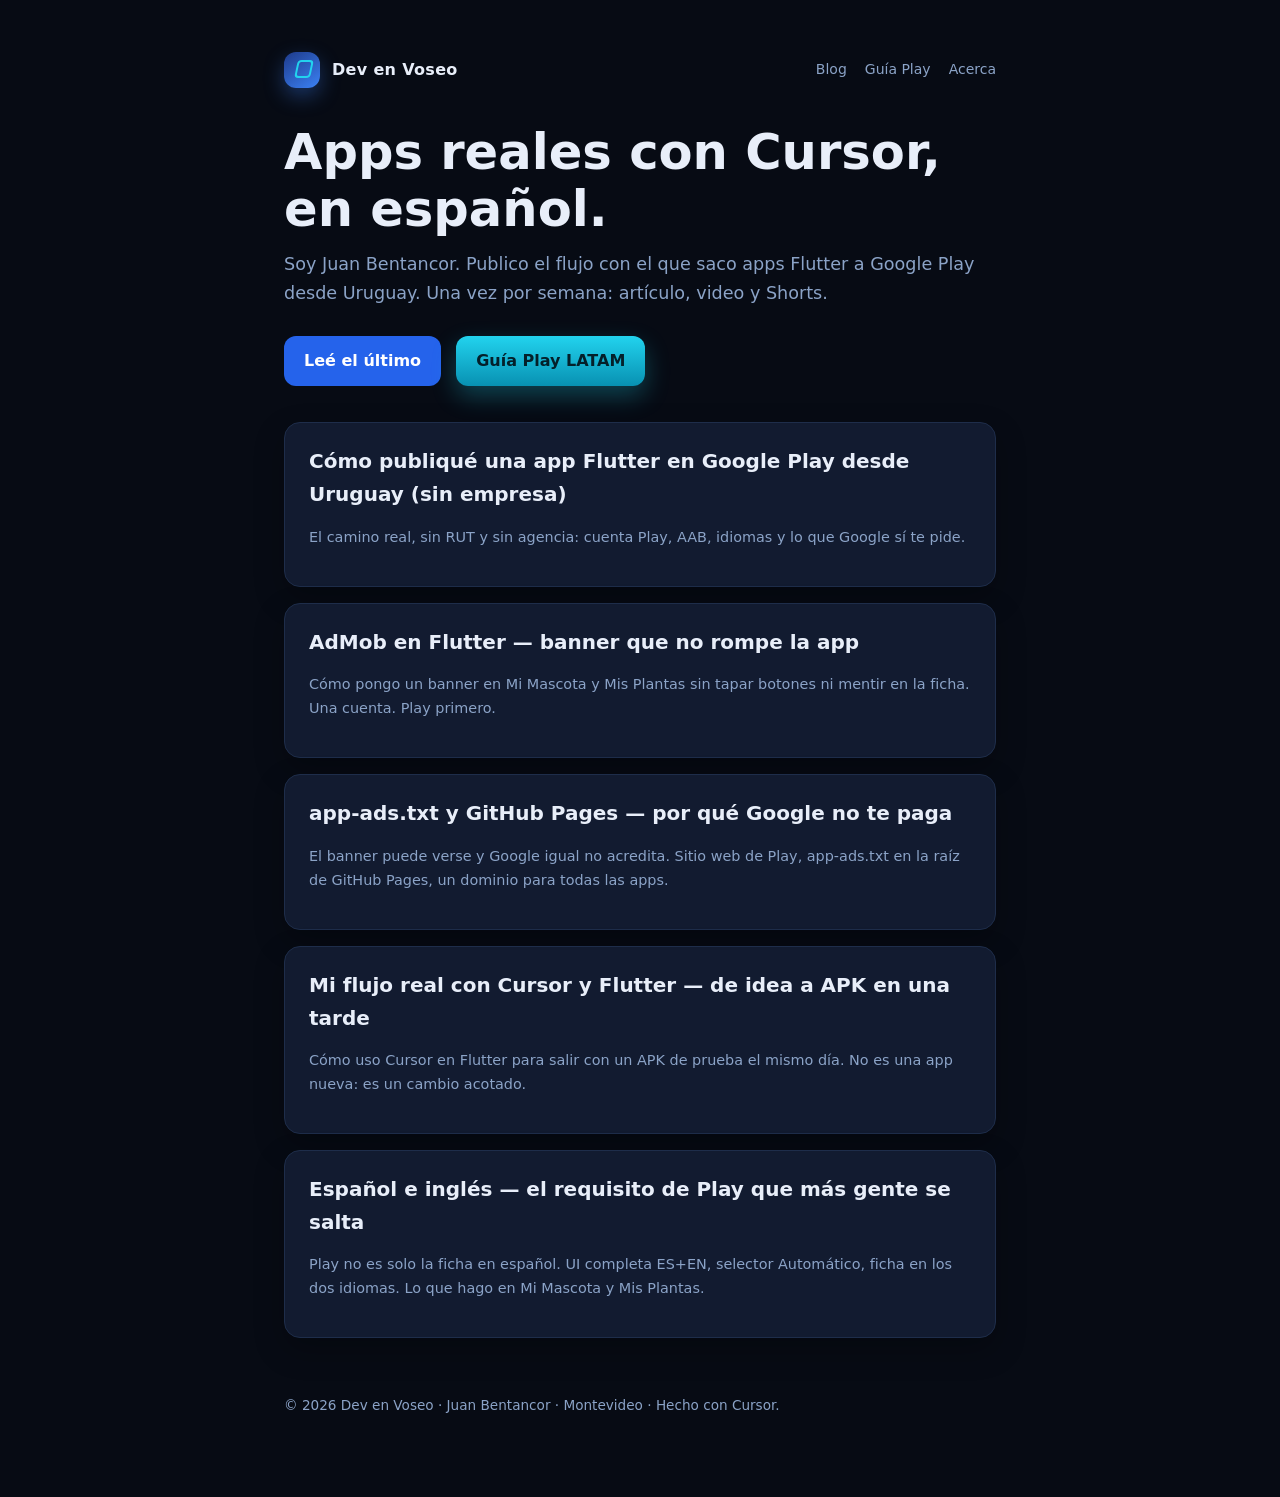
==== dev-en-voseo/index.html @ 94c59810 "Publicar blog Dev en Voseo (semanas 1-5) en GitHub Pages. Co-authored-by: Cursor <cursoragent@cursor" ====
<!DOCTYPE html>
<html lang="es">
<head>
<meta charset="utf-8">
<meta name="viewport" content="width=device-width, initial-scale=1">
<title>Blog · Dev en Voseo</title>
<meta name="description" content="Tutoriales Flutter y Cursor en español rioplatense.">
<link rel="stylesheet" href="./estilos.css">
</head>
<body>
<div class="wrap">
<header class="site">
  <a class="brand" href="./"><span class="logo"></span>Dev en Voseo</a>
  <nav>
    <a href="./">Blog</a>
    <a href="./guia.html">Guía Play</a>
    <a href="./acerca.html">Acerca</a>
  </nav>
</header>

<section class="hero">
  <h1>Apps reales con Cursor, en español.</h1>
  <p>Soy Juan Bentancor. Publico el flujo con el que saco apps Flutter a Google Play desde Uruguay. Una vez por semana: artículo, video y Shorts.</p>
  <a class="btn" href="./publicar-app-flutter-google-play-uruguay.html">Leé el último</a>
  <a class="btn btn-cta" href="./guia.html" style="margin-left:10px">Guía Play LATAM</a>
</section>
<div class="grid"><article class="card"><h2><a href="./publicar-app-flutter-google-play-uruguay.html">Cómo publiqué una app Flutter en Google Play desde Uruguay (sin empresa)</a></h2><p class="muted">El camino real, sin RUT y sin agencia: cuenta Play, AAB, idiomas y lo que Google sí te pide.</p></article><article class="card"><h2><a href="./admob-flutter-banner-discreto.html">AdMob en Flutter — banner que no rompe la app</a></h2><p class="muted">Cómo pongo un banner en Mi Mascota y Mis Plantas sin tapar botones ni mentir en la ficha. Una cuenta. Play primero.</p></article><article class="card"><h2><a href="./app-ads-txt-github-pages.html">app-ads.txt y GitHub Pages — por qué Google no te paga</a></h2><p class="muted">El banner puede verse y Google igual no acredita. Sitio web de Play, app-ads.txt en la raíz de GitHub Pages, un dominio para todas las apps.</p></article><article class="card"><h2><a href="./cursor-flutter-flujo-diario.html">Mi flujo real con Cursor y Flutter — de idea a APK en una tarde</a></h2><p class="muted">Cómo uso Cursor en Flutter para salir con un APK de prueba el mismo día. No es una app nueva: es un cambio acotado.</p></article><article class="card"><h2><a href="./i18n-espanol-ingles-google-play.html">Español e inglés — el requisito de Play que más gente se salta</a></h2><p class="muted">Play no es solo la ficha en español. UI completa ES+EN, selector Automático, ficha en los dos idiomas. Lo que hago en Mi Mascota y Mis Plantas.</p></article></div>

<footer>© 2026 Dev en Voseo · Juan Bentancor · Montevideo · Hecho con Cursor.</footer>
</div>
</body>
</html>
---- dev-en-voseo/estilos.css ----
:root {
  --bg: #070b14;
  --bg2: #10182a;
  --card: #121b30;
  --azul: #3b82f6;
  --cta: #22d3ee;
  --cta-hot: #06b6d4;
  --txt: #e8eef9;
  --muted: #8ba3c7;
}
* { box-sizing: border-box; }
html, body { margin: 0; background: var(--bg); color: var(--txt); font-family: "Segoe UI", system-ui, sans-serif; line-height: 1.65; }
a { color: var(--cta); text-decoration: none; }
a:hover { text-decoration: underline; }
.wrap { max-width: 760px; margin: 0 auto; padding: 32px 24px 80px; }
header.site { display: flex; justify-content: space-between; align-items: center; padding: 20px 0 36px; }
.brand { display: flex; gap: 12px; align-items: center; color: var(--txt); font-weight: 700; letter-spacing: .02em; }
.logo { width: 36px; height: 36px; border-radius: 12px; background: linear-gradient(145deg,#1e3a8a,#3b82f6); box-shadow: 0 8px 20px rgba(59,130,246,.35); position: relative; }
.logo:after { content: ""; position: absolute; inset: 8px 8px 10px 12px; border: 2px solid #22d3ee; border-radius: 4px; transform: skewX(-12deg); }
nav { display: flex; gap: 18px; font-size: 14px; color: var(--muted); }
nav a { color: var(--muted); }
.hero h1 { font-size: clamp(2rem, 5vw, 3.1rem); line-height: 1.15; margin: 0 0 12px; }
.hero p { color: var(--muted); font-size: 1.1rem; margin: 0 0 28px; }
.btn { display: inline-block; background: #2563eb; color: white !important; padding: 12px 20px; border-radius: 12px; font-weight: 600; text-decoration: none !important; }
.btn-cta { background: linear-gradient(180deg, #22d3ee, #0891b2); color: #04202a !important; box-shadow: 0 10px 24px rgba(34,211,238,.28); }
.grid { display: grid; gap: 16px; margin-top: 36px; }
article.card, .card { background: var(--card); border: 1px solid #1e2d4a; border-radius: 16px; padding: 22px 24px; box-shadow: 0 12px 30px rgba(0,0,0,.25); }
.card h2 { margin: 0 0 8px; font-size: 1.25rem; }
.card h2 a { color: var(--txt); }
.muted { color: var(--muted); font-size: .9rem; }
.post h1 { font-size: 2.1rem; line-height: 1.2; }
.post h2 { margin-top: 2rem; }
.post ul, .post ol { padding-left: 1.2rem; }
.post code { background: #0b1220; padding: 1px 6px; border-radius: 4px; }
.post pre { background: #0b1220; padding: 16px; border-radius: 12px; overflow: auto; }
.cta-box { margin-top: 40px; padding: 24px; border-radius: 16px; background: linear-gradient(160deg,#10203d,#0c2740); border: 1px solid #164e63; }
footer { margin-top: 56px; color: var(--muted); font-size: .85rem; }
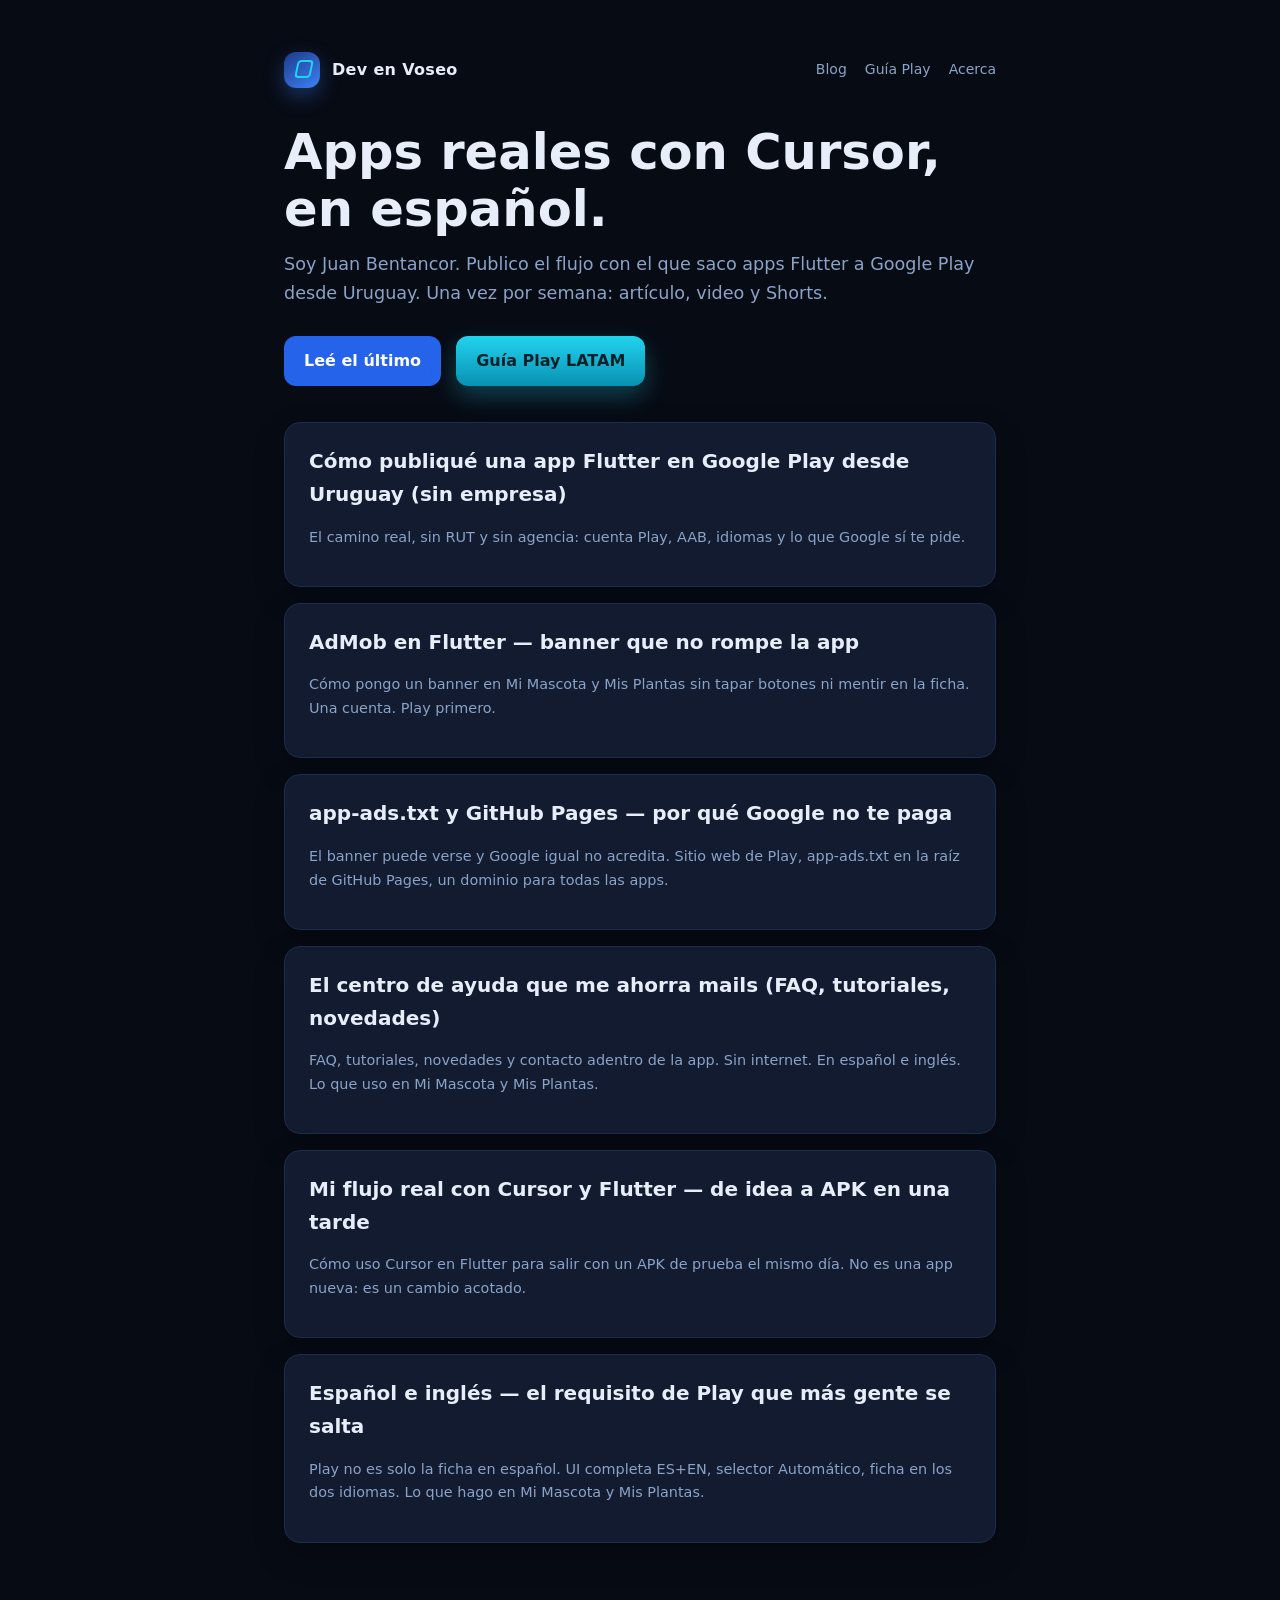
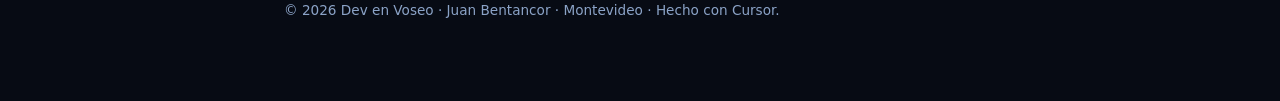
==== commit 7616d1ca: "Sumar artículo semana 6 (centro de ayuda) al blog Dev en Voseo. Co-authored-by: Cursor <cursoragent@" ====
--- a/dev-en-voseo/index.html
+++ b/dev-en-voseo/index.html
@@ -24,7 +24,7 @@
   <a class="btn" href="./publicar-app-flutter-google-play-uruguay.html">Leé el último</a>
   <a class="btn btn-cta" href="./guia.html" style="margin-left:10px">Guía Play LATAM</a>
 </section>
-<div class="grid"><article class="card"><h2><a href="./publicar-app-flutter-google-play-uruguay.html">Cómo publiqué una app Flutter en Google Play desde Uruguay (sin empresa)</a></h2><p class="muted">El camino real, sin RUT y sin agencia: cuenta Play, AAB, idiomas y lo que Google sí te pide.</p></article><article class="card"><h2><a href="./admob-flutter-banner-discreto.html">AdMob en Flutter — banner que no rompe la app</a></h2><p class="muted">Cómo pongo un banner en Mi Mascota y Mis Plantas sin tapar botones ni mentir en la ficha. Una cuenta. Play primero.</p></article><article class="card"><h2><a href="./app-ads-txt-github-pages.html">app-ads.txt y GitHub Pages — por qué Google no te paga</a></h2><p class="muted">El banner puede verse y Google igual no acredita. Sitio web de Play, app-ads.txt en la raíz de GitHub Pages, un dominio para todas las apps.</p></article><article class="card"><h2><a href="./cursor-flutter-flujo-diario.html">Mi flujo real con Cursor y Flutter — de idea a APK en una tarde</a></h2><p class="muted">Cómo uso Cursor en Flutter para salir con un APK de prueba el mismo día. No es una app nueva: es un cambio acotado.</p></article><article class="card"><h2><a href="./i18n-espanol-ingles-google-play.html">Español e inglés — el requisito de Play que más gente se salta</a></h2><p class="muted">Play no es solo la ficha en español. UI completa ES+EN, selector Automático, ficha en los dos idiomas. Lo que hago en Mi Mascota y Mis Plantas.</p></article></div>
+<div class="grid"><article class="card"><h2><a href="./publicar-app-flutter-google-play-uruguay.html">Cómo publiqué una app Flutter en Google Play desde Uruguay (sin empresa)</a></h2><p class="muted">El camino real, sin RUT y sin agencia: cuenta Play, AAB, idiomas y lo que Google sí te pide.</p></article><article class="card"><h2><a href="./admob-flutter-banner-discreto.html">AdMob en Flutter — banner que no rompe la app</a></h2><p class="muted">Cómo pongo un banner en Mi Mascota y Mis Plantas sin tapar botones ni mentir en la ficha. Una cuenta. Play primero.</p></article><article class="card"><h2><a href="./app-ads-txt-github-pages.html">app-ads.txt y GitHub Pages — por qué Google no te paga</a></h2><p class="muted">El banner puede verse y Google igual no acredita. Sitio web de Play, app-ads.txt en la raíz de GitHub Pages, un dominio para todas las apps.</p></article><article class="card"><h2><a href="./centro-ayuda-apps-flutter.html">El centro de ayuda que me ahorra mails (FAQ, tutoriales, novedades)</a></h2><p class="muted">FAQ, tutoriales, novedades y contacto adentro de la app. Sin internet. En español e inglés. Lo que uso en Mi Mascota y Mis Plantas.</p></article><article class="card"><h2><a href="./cursor-flutter-flujo-diario.html">Mi flujo real con Cursor y Flutter — de idea a APK en una tarde</a></h2><p class="muted">Cómo uso Cursor en Flutter para salir con un APK de prueba el mismo día. No es una app nueva: es un cambio acotado.</p></article><article class="card"><h2><a href="./i18n-espanol-ingles-google-play.html">Español e inglés — el requisito de Play que más gente se salta</a></h2><p class="muted">Play no es solo la ficha en español. UI completa ES+EN, selector Automático, ficha en los dos idiomas. Lo que hago en Mi Mascota y Mis Plantas.</p></article></div>
 
 <footer>© 2026 Dev en Voseo · Juan Bentancor · Montevideo · Hecho con Cursor.</footer>
 </div>
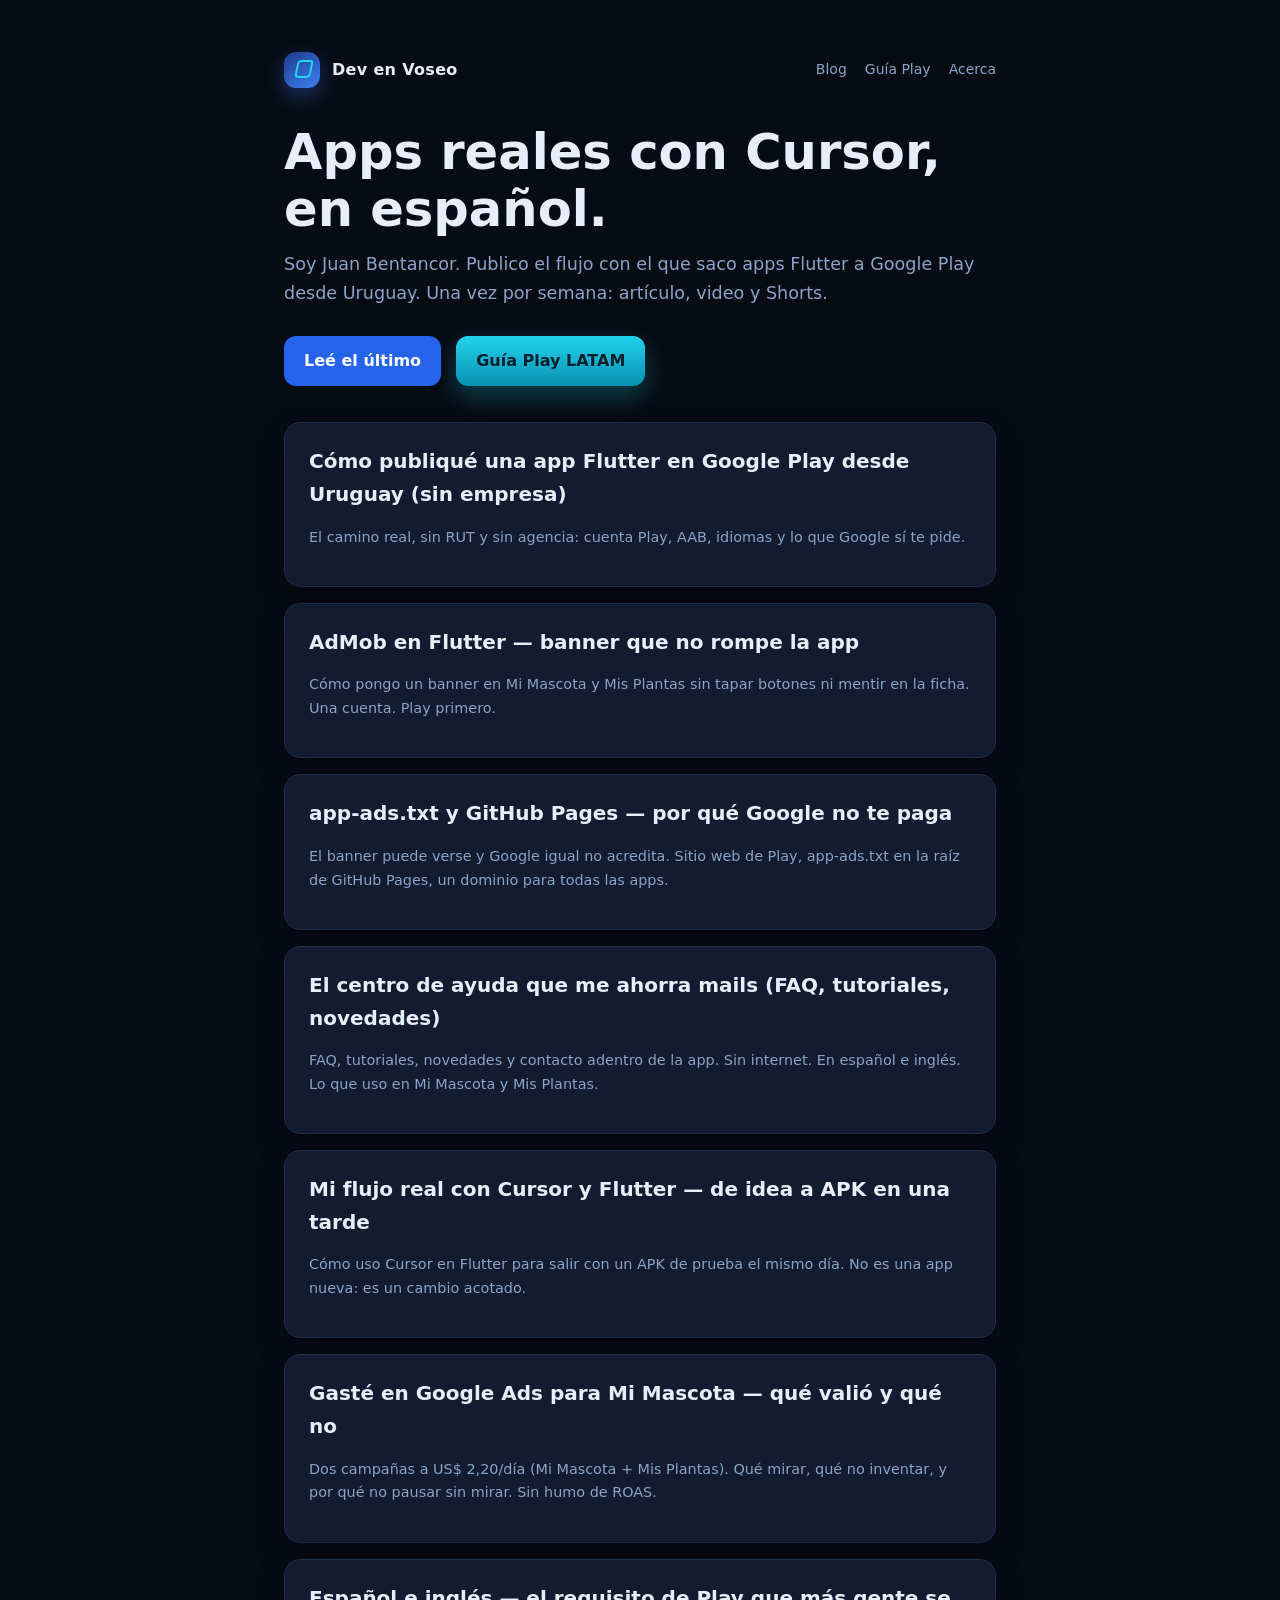
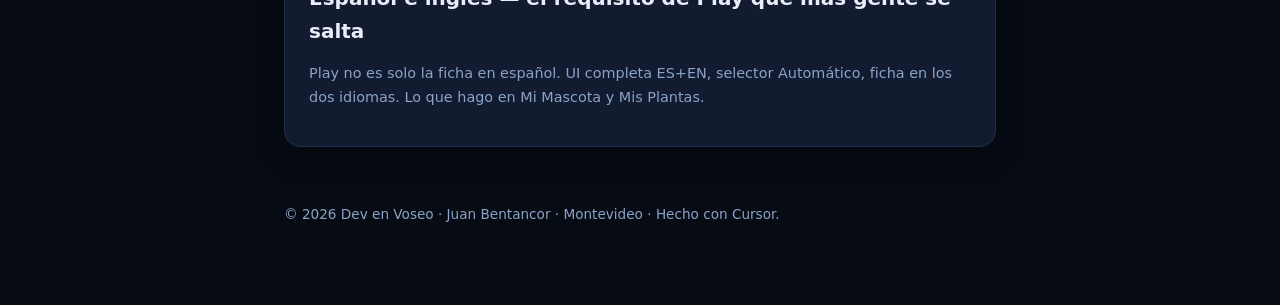
==== commit 8a87f086: "Dev en Voseo: articulo semana 7 Google Ads Mi Mascota" ====
--- a/dev-en-voseo/index.html
+++ b/dev-en-voseo/index.html
@@ -24,7 +24,7 @@
   <a class="btn" href="./publicar-app-flutter-google-play-uruguay.html">Leé el último</a>
   <a class="btn btn-cta" href="./guia.html" style="margin-left:10px">Guía Play LATAM</a>
 </section>
-<div class="grid"><article class="card"><h2><a href="./publicar-app-flutter-google-play-uruguay.html">Cómo publiqué una app Flutter en Google Play desde Uruguay (sin empresa)</a></h2><p class="muted">El camino real, sin RUT y sin agencia: cuenta Play, AAB, idiomas y lo que Google sí te pide.</p></article><article class="card"><h2><a href="./admob-flutter-banner-discreto.html">AdMob en Flutter — banner que no rompe la app</a></h2><p class="muted">Cómo pongo un banner en Mi Mascota y Mis Plantas sin tapar botones ni mentir en la ficha. Una cuenta. Play primero.</p></article><article class="card"><h2><a href="./app-ads-txt-github-pages.html">app-ads.txt y GitHub Pages — por qué Google no te paga</a></h2><p class="muted">El banner puede verse y Google igual no acredita. Sitio web de Play, app-ads.txt en la raíz de GitHub Pages, un dominio para todas las apps.</p></article><article class="card"><h2><a href="./centro-ayuda-apps-flutter.html">El centro de ayuda que me ahorra mails (FAQ, tutoriales, novedades)</a></h2><p class="muted">FAQ, tutoriales, novedades y contacto adentro de la app. Sin internet. En español e inglés. Lo que uso en Mi Mascota y Mis Plantas.</p></article><article class="card"><h2><a href="./cursor-flutter-flujo-diario.html">Mi flujo real con Cursor y Flutter — de idea a APK en una tarde</a></h2><p class="muted">Cómo uso Cursor en Flutter para salir con un APK de prueba el mismo día. No es una app nueva: es un cambio acotado.</p></article><article class="card"><h2><a href="./i18n-espanol-ingles-google-play.html">Español e inglés — el requisito de Play que más gente se salta</a></h2><p class="muted">Play no es solo la ficha en español. UI completa ES+EN, selector Automático, ficha en los dos idiomas. Lo que hago en Mi Mascota y Mis Plantas.</p></article></div>
+<div class="grid"><article class="card"><h2><a href="./publicar-app-flutter-google-play-uruguay.html">Cómo publiqué una app Flutter en Google Play desde Uruguay (sin empresa)</a></h2><p class="muted">El camino real, sin RUT y sin agencia: cuenta Play, AAB, idiomas y lo que Google sí te pide.</p></article><article class="card"><h2><a href="./admob-flutter-banner-discreto.html">AdMob en Flutter — banner que no rompe la app</a></h2><p class="muted">Cómo pongo un banner en Mi Mascota y Mis Plantas sin tapar botones ni mentir en la ficha. Una cuenta. Play primero.</p></article><article class="card"><h2><a href="./app-ads-txt-github-pages.html">app-ads.txt y GitHub Pages — por qué Google no te paga</a></h2><p class="muted">El banner puede verse y Google igual no acredita. Sitio web de Play, app-ads.txt en la raíz de GitHub Pages, un dominio para todas las apps.</p></article><article class="card"><h2><a href="./centro-ayuda-apps-flutter.html">El centro de ayuda que me ahorra mails (FAQ, tutoriales, novedades)</a></h2><p class="muted">FAQ, tutoriales, novedades y contacto adentro de la app. Sin internet. En español e inglés. Lo que uso en Mi Mascota y Mis Plantas.</p></article><article class="card"><h2><a href="./cursor-flutter-flujo-diario.html">Mi flujo real con Cursor y Flutter — de idea a APK en una tarde</a></h2><p class="muted">Cómo uso Cursor en Flutter para salir con un APK de prueba el mismo día. No es una app nueva: es un cambio acotado.</p></article><article class="card"><h2><a href="./google-ads-app-mascotas.html">Gasté en Google Ads para Mi Mascota — qué valió y qué no</a></h2><p class="muted">Dos campañas a US$ 2,20/día (Mi Mascota + Mis Plantas). Qué mirar, qué no inventar, y por qué no pausar sin mirar. Sin humo de ROAS.</p></article><article class="card"><h2><a href="./i18n-espanol-ingles-google-play.html">Español e inglés — el requisito de Play que más gente se salta</a></h2><p class="muted">Play no es solo la ficha en español. UI completa ES+EN, selector Automático, ficha en los dos idiomas. Lo que hago en Mi Mascota y Mis Plantas.</p></article></div>
 
 <footer>© 2026 Dev en Voseo · Juan Bentancor · Montevideo · Hecho con Cursor.</footer>
 </div>
